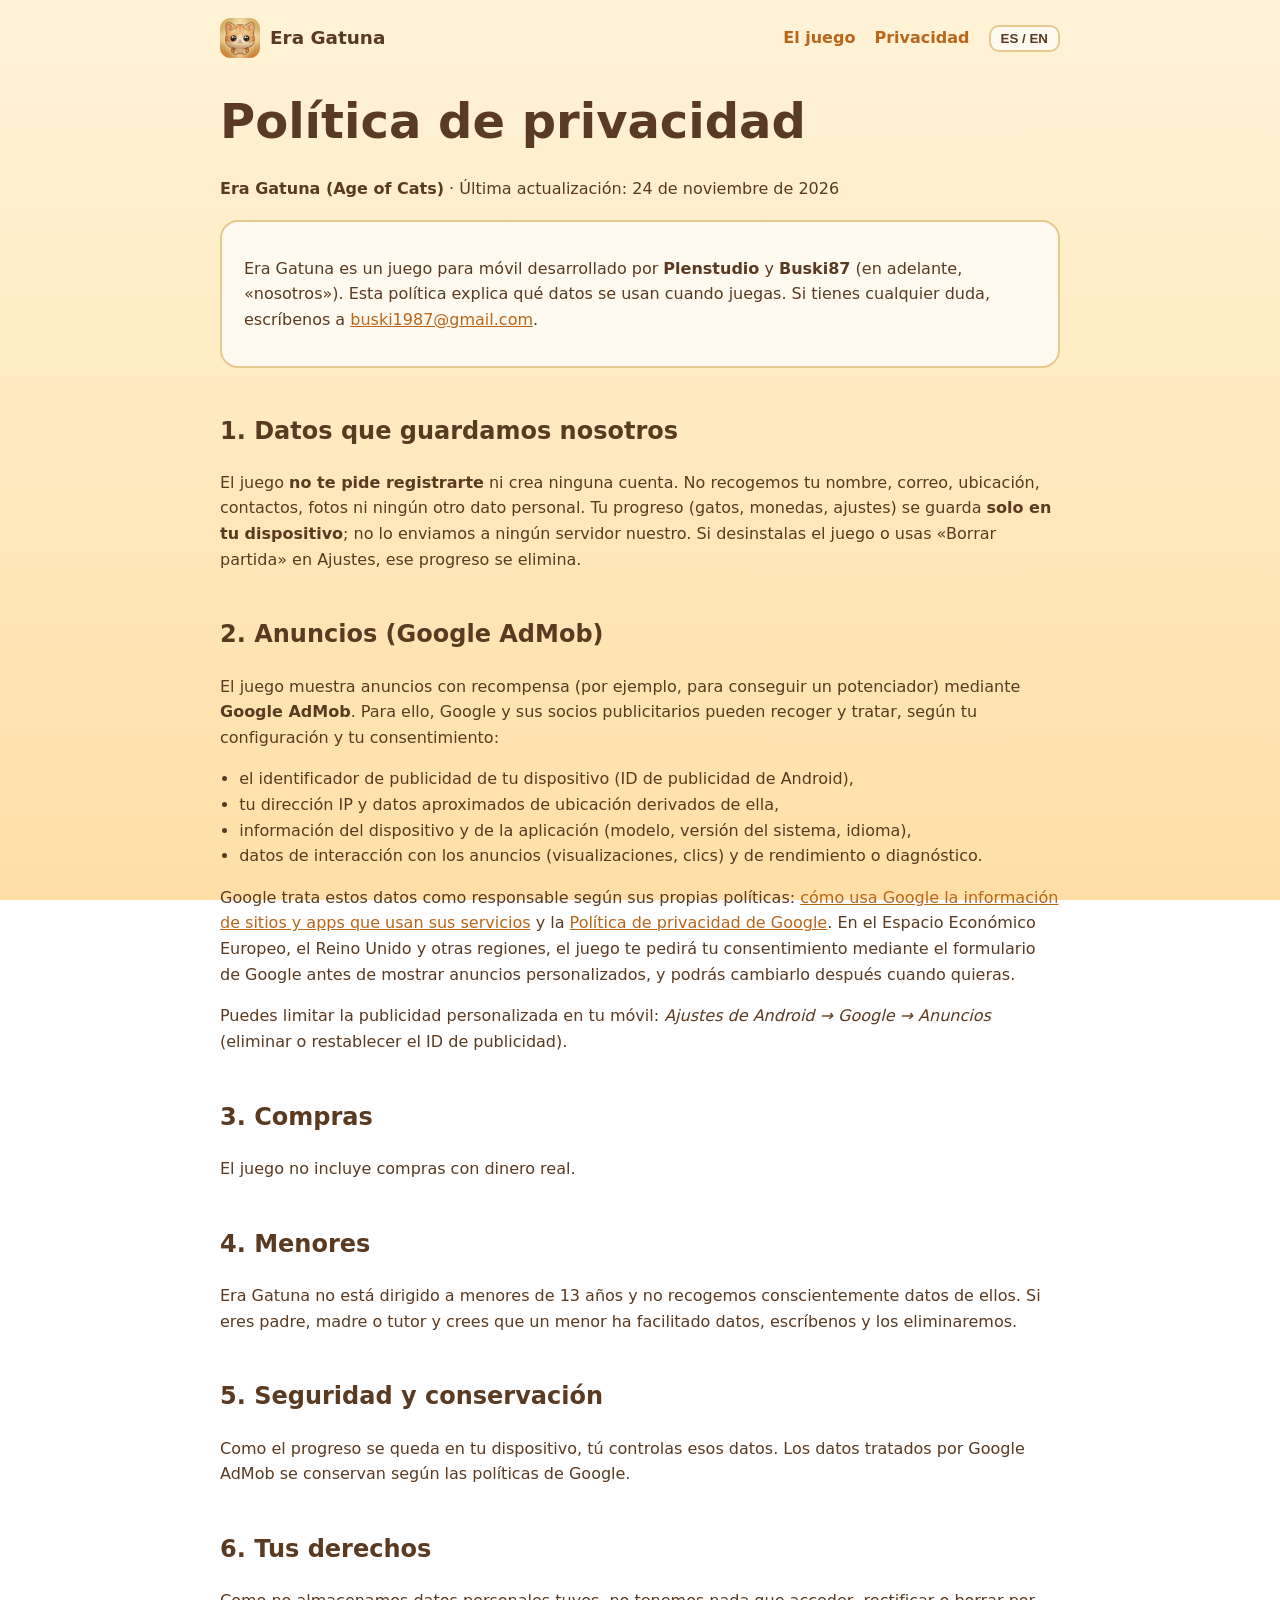
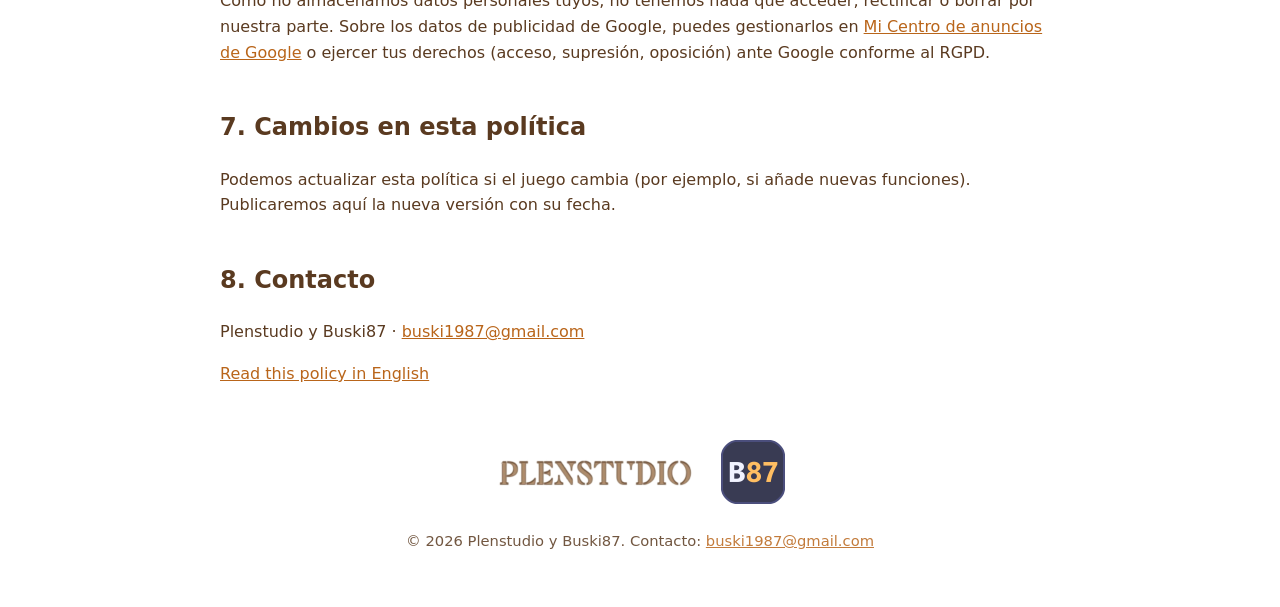
==== privacidad.html @ 48d5b6f6 "Web de Era Gatuna (Age of Cats) y politica de privacidad" ====
<!doctype html>
<html lang="es">
<head>
<meta charset="utf-8">
<meta name="viewport" content="width=device-width,initial-scale=1">
<title>Política de privacidad · Era Gatuna</title>
<meta name="description" content="Política de privacidad de Era Gatuna (Age of Cats), de Plenstudio y Buski87.">
<link rel="icon" href="img/icon.png">
<link rel="stylesheet" href="style.css">
<script>
(function(){try{var q=new URLSearchParams(location.search).get('lang');var l='es'||q||localStorage.getItem('lang')||((navigator.language||'es').slice(0,2)=='es'?'es':'en');if(l=='en')document.documentElement.classList.add('en');document.documentElement.lang=l;if(q)localStorage.setItem('lang',q)}catch(e){}})();
function setLang(l){try{localStorage.setItem('lang',l)}catch(e){};document.documentElement.classList.toggle('en',l=='en');document.documentElement.lang=l}
</script>
</head>
<body>
<header>
<a class="brand" href="index.html"><img src="img/icon.png" alt=""><span>Era Gatuna</span></a>
<nav>
<a href="index.html#juego"><span lang="es">El juego</span><span lang="en">The game</span></a>
<a href="privacidad.html"><span lang="es">Privacidad</span><span lang="en">Privacy</span></a>
<button class="lang" onclick="setLang(document.documentElement.classList.contains('en')?'es':'en')">ES / EN</button>
</nav>
</header>
<main>
<h1>Política de privacidad</h1>
<p><strong>Era Gatuna (Age of Cats)</strong> · Última actualización: 24 de noviembre de 2026</p>
<div class="card"><p>Era Gatuna es un juego para móvil desarrollado por <strong>Plenstudio</strong> y <strong>Buski87</strong> (en adelante, «nosotros»). Esta política explica qué datos se usan cuando juegas. Si tienes cualquier duda, escríbenos a <a href="mailto:buski1987@gmail.com">buski1987@gmail.com</a>.</p></div>

<h2>1. Datos que guardamos nosotros</h2>
<p>El juego <strong>no te pide registrarte</strong> ni crea ninguna cuenta. No recogemos tu nombre, correo, ubicación, contactos, fotos ni ningún otro dato personal. Tu progreso (gatos, monedas, ajustes) se guarda <strong>solo en tu dispositivo</strong>; no lo enviamos a ningún servidor nuestro. Si desinstalas el juego o usas «Borrar partida» en Ajustes, ese progreso se elimina.</p>

<h2>2. Anuncios (Google AdMob)</h2>
<p>El juego muestra anuncios con recompensa (por ejemplo, para conseguir un potenciador) mediante <strong>Google AdMob</strong>. Para ello, Google y sus socios publicitarios pueden recoger y tratar, según tu configuración y tu consentimiento:</p>
<ul>
<li>el identificador de publicidad de tu dispositivo (ID de publicidad de Android),</li>
<li>tu dirección IP y datos aproximados de ubicación derivados de ella,</li>
<li>información del dispositivo y de la aplicación (modelo, versión del sistema, idioma),</li>
<li>datos de interacción con los anuncios (visualizaciones, clics) y de rendimiento o diagnóstico.</li>
</ul>
<p>Google trata estos datos como responsable según sus propias políticas: <a href="https://policies.google.com/technologies/partner-sites">cómo usa Google la información de sitios y apps que usan sus servicios</a> y la <a href="https://policies.google.com/privacy">Política de privacidad de Google</a>. En el Espacio Económico Europeo, el Reino Unido y otras regiones, el juego te pedirá tu consentimiento mediante el formulario de Google antes de mostrar anuncios personalizados, y podrás cambiarlo después cuando quieras.</p>
<p>Puedes limitar la publicidad personalizada en tu móvil: <em>Ajustes de Android → Google → Anuncios</em> (eliminar o restablecer el ID de publicidad).</p>

<h2>3. Compras</h2>
<p>El juego no incluye compras con dinero real.</p>

<h2>4. Menores</h2>
<p>Era Gatuna no está dirigido a menores de 13 años y no recogemos conscientemente datos de ellos. Si eres padre, madre o tutor y crees que un menor ha facilitado datos, escríbenos y los eliminaremos.</p>

<h2>5. Seguridad y conservación</h2>
<p>Como el progreso se queda en tu dispositivo, tú controlas esos datos. Los datos tratados por Google AdMob se conservan según las políticas de Google.</p>

<h2>6. Tus derechos</h2>
<p>Como no almacenamos datos personales tuyos, no tenemos nada que acceder, rectificar o borrar por nuestra parte. Sobre los datos de publicidad de Google, puedes gestionarlos en <a href="https://myadcenter.google.com/">Mi Centro de anuncios de Google</a> o ejercer tus derechos (acceso, supresión, oposición) ante Google conforme al RGPD.</p>

<h2>7. Cambios en esta política</h2>
<p>Podemos actualizar esta política si el juego cambia (por ejemplo, si añade nuevas funciones). Publicaremos aquí la nueva versión con su fecha.</p>

<h2>8. Contacto</h2>
<p>Plenstudio y Buski87 · <a href="mailto:buski1987@gmail.com">buski1987@gmail.com</a></p>
<p><a href="privacy.html">Read this policy in English</a></p>
</main>
<footer>
<div class="studios"><img src="img/plenstudio.png" alt="Plenstudio"><img class="b87" src="img/b87.png" alt="Buski87"></div>
<p lang="es">&copy; 2026 Plenstudio y Buski87. Contacto: <a href="mailto:buski1987@gmail.com">buski1987@gmail.com</a></p>
<p lang="en">&copy; 2026 Plenstudio and Buski87. Contact: <a href="mailto:buski1987@gmail.com">buski1987@gmail.com</a></p>
</footer>
</body>
</html>
---- style.css ----
:root{--bg:#fff3d8;--bg2:#ffdfa6;--ink:#5a3a20;--card:#fffaf0;--accent:#e8892b;--accent-d:#b9651a;--line:#e6c98f}
*{box-sizing:border-box}
html{scroll-behavior:smooth}
body{margin:0;font-family:system-ui,-apple-system,"Segoe UI",Roboto,sans-serif;color:var(--ink);background:linear-gradient(var(--bg),var(--bg2)) fixed;line-height:1.6}
a{color:var(--accent-d)}
header,main,footer{max-width:880px;margin:0 auto;padding:0 20px}
header{display:flex;align-items:center;justify-content:space-between;gap:12px;padding-top:18px;padding-bottom:6px;flex-wrap:wrap}
header .brand{display:flex;align-items:center;gap:10px;font-weight:800;font-size:1.15rem;text-decoration:none;color:var(--ink)}
header .brand img{width:40px;height:40px;border-radius:10px}
nav a{margin-left:14px;text-decoration:none;font-weight:600}
.hero{text-align:center;padding:28px 0 8px}
.hero img.icon{width:132px;height:132px;border-radius:30px;box-shadow:0 8px 24px rgba(120,60,10,.25)}
h1{font-size:clamp(2rem,6vw,3rem);margin:.4em 0 .1em}
h2{margin-top:1.8em}
.tag{font-size:1.15rem;opacity:.85;margin:0 0 18px}
.btn{display:inline-block;background:var(--accent);color:#fff;font-weight:700;padding:12px 24px;border-radius:14px;text-decoration:none;box-shadow:0 4px 0 var(--accent-d)}
.btn.off{background:#b9a98e;box-shadow:0 4px 0 #8d7f68;pointer-events:none}
.card{background:var(--card);border:2px solid var(--line);border-radius:18px;padding:18px 22px;margin:18px 0}
.grid{display:grid;grid-template-columns:repeat(auto-fit,minmax(220px,1fr));gap:14px}
.grid .card{margin:0}
.feature{width:100%;border-radius:18px;border:2px solid var(--line);margin:18px 0}
.shots{display:flex;gap:12px;overflow-x:auto;padding-bottom:10px}
.shots img{height:420px;border-radius:14px;border:2px solid var(--line)}
.studios{display:flex;gap:26px;align-items:center;justify-content:center;flex-wrap:wrap;padding:10px 0}
.studios img{height:56px}
.studios .b87{height:64px;border-radius:14px}
footer{padding:28px 20px 40px;text-align:center;font-size:.92rem;opacity:.85}
[lang="en"]:not(html){display:none}
html.en [lang="es"]:not(html){display:none}
html.en [lang="en"]:not(html){display:revert}
.lang{border:2px solid var(--line);background:var(--card);border-radius:10px;padding:4px 10px;font-weight:700;color:var(--ink);cursor:pointer;margin-left:14px}
ul{padding-left:1.2em}
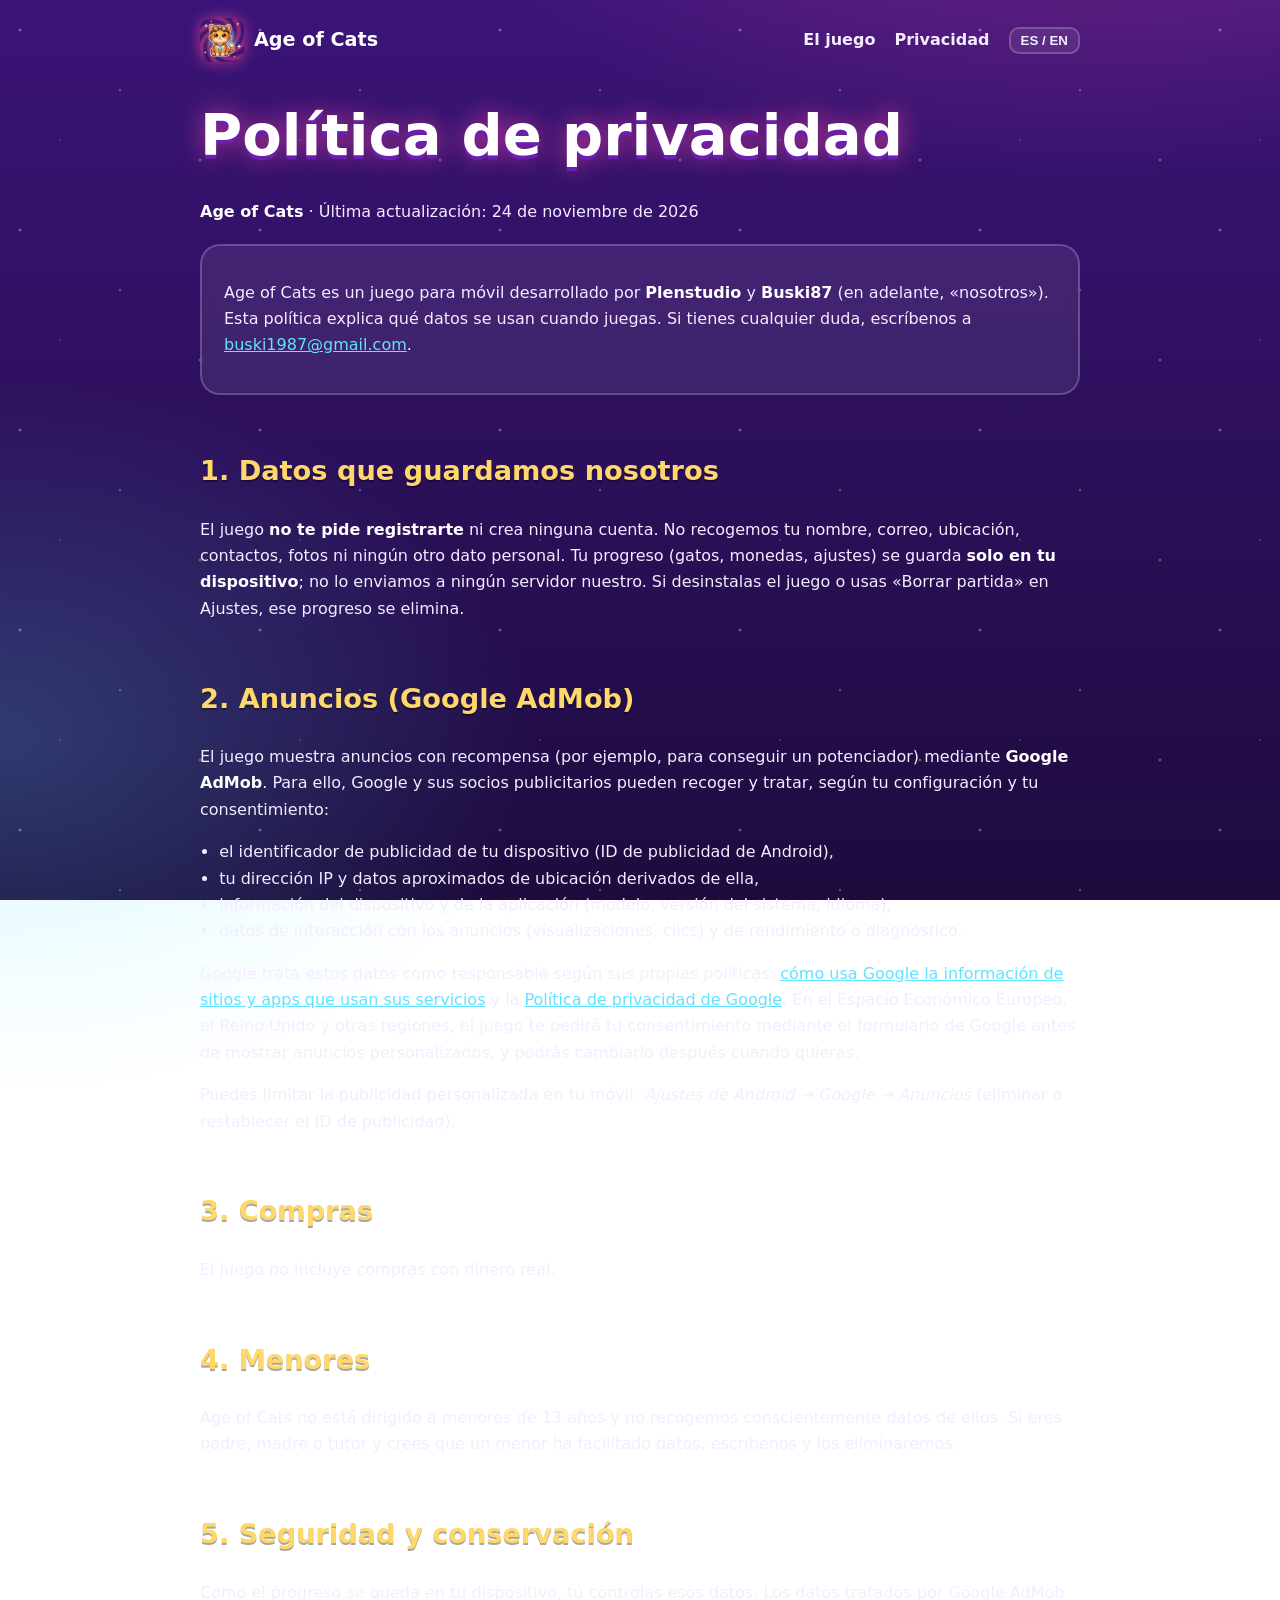
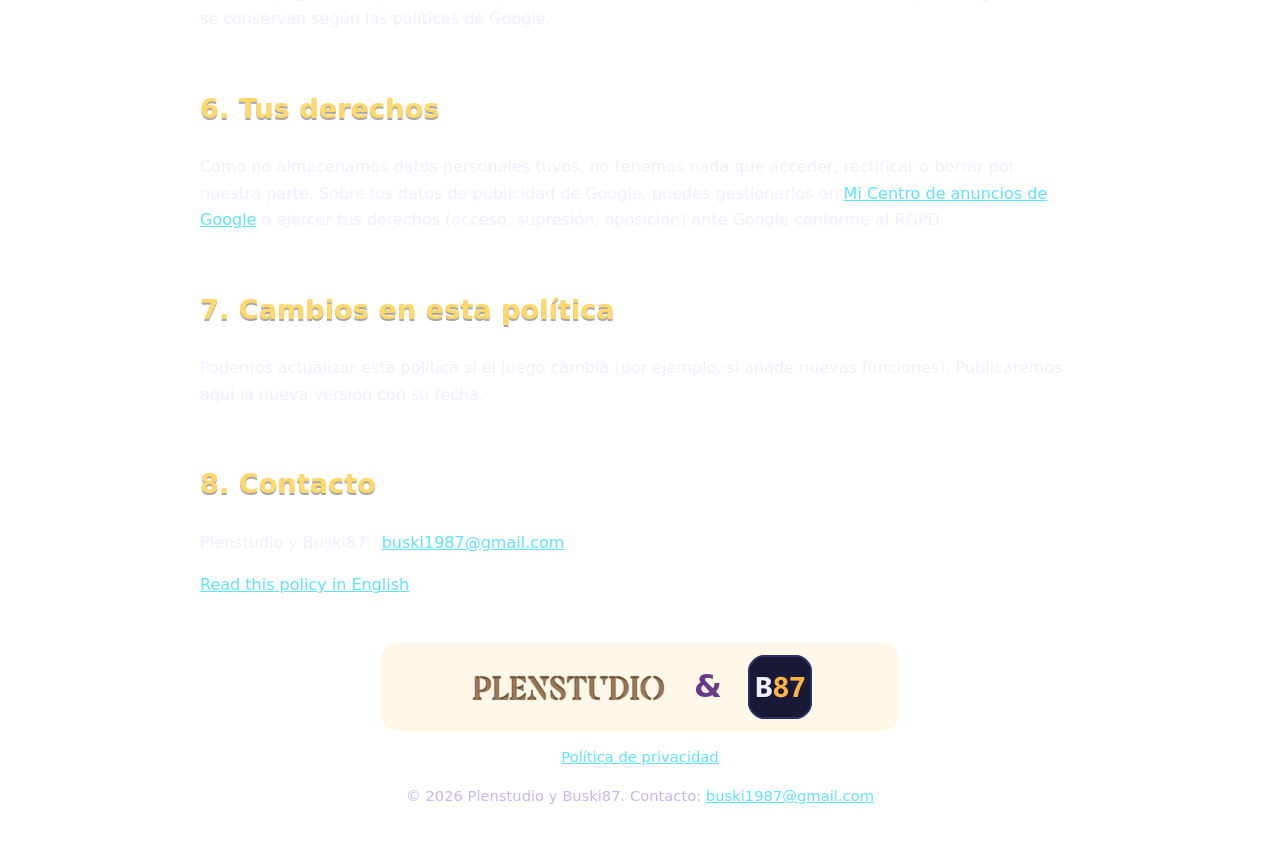
==== commit 120716fc: "Nuevo diseno de la web: Age of Cats, estilo vortex, imagenes nuevas y pie con logos Co-Authored-By: " ====
--- a/privacidad.html
+++ b/privacidad.html
@@ -3,8 +3,8 @@
 <head>
 <meta charset="utf-8">
 <meta name="viewport" content="width=device-width,initial-scale=1">
-<title>Política de privacidad · Era Gatuna</title>
-<meta name="description" content="Política de privacidad de Era Gatuna (Age of Cats), de Plenstudio y Buski87.">
+<title>Política de privacidad · Age of Cats</title>
+<meta name="description" content="Política de privacidad de Age of Cats, de Plenstudio y Buski87.">
 <link rel="icon" href="img/icon.png">
 <link rel="stylesheet" href="style.css">
 <script>
@@ -14,7 +14,7 @@
 </head>
 <body>
 <header>
-<a class="brand" href="index.html"><img src="img/icon.png" alt=""><span>Era Gatuna</span></a>
+<a class="brand" href="index.html"><img src="img/icon.png" alt=""><span>Age of Cats</span></a>
 <nav>
 <a href="index.html#juego"><span lang="es">El juego</span><span lang="en">The game</span></a>
 <a href="privacidad.html"><span lang="es">Privacidad</span><span lang="en">Privacy</span></a>
@@ -23,8 +23,8 @@
 </header>
 <main>
 <h1>Política de privacidad</h1>
-<p><strong>Era Gatuna (Age of Cats)</strong> · Última actualización: 24 de noviembre de 2026</p>
-<div class="card"><p>Era Gatuna es un juego para móvil desarrollado por <strong>Plenstudio</strong> y <strong>Buski87</strong> (en adelante, «nosotros»). Esta política explica qué datos se usan cuando juegas. Si tienes cualquier duda, escríbenos a <a href="mailto:buski1987@gmail.com">buski1987@gmail.com</a>.</p></div>
+<p><strong>Age of Cats</strong> · Última actualización: 24 de noviembre de 2026</p>
+<div class="card"><p>Age of Cats es un juego para móvil desarrollado por <strong>Plenstudio</strong> y <strong>Buski87</strong> (en adelante, «nosotros»). Esta política explica qué datos se usan cuando juegas. Si tienes cualquier duda, escríbenos a <a href="mailto:buski1987@gmail.com">buski1987@gmail.com</a>.</p></div>
 
 <h2>1. Datos que guardamos nosotros</h2>
 <p>El juego <strong>no te pide registrarte</strong> ni crea ninguna cuenta. No recogemos tu nombre, correo, ubicación, contactos, fotos ni ningún otro dato personal. Tu progreso (gatos, monedas, ajustes) se guarda <strong>solo en tu dispositivo</strong>; no lo enviamos a ningún servidor nuestro. Si desinstalas el juego o usas «Borrar partida» en Ajustes, ese progreso se elimina.</p>
@@ -44,7 +44,7 @@
 <p>El juego no incluye compras con dinero real.</p>
 
 <h2>4. Menores</h2>
-<p>Era Gatuna no está dirigido a menores de 13 años y no recogemos conscientemente datos de ellos. Si eres padre, madre o tutor y crees que un menor ha facilitado datos, escríbenos y los eliminaremos.</p>
+<p>Age of Cats no está dirigido a menores de 13 años y no recogemos conscientemente datos de ellos. Si eres padre, madre o tutor y crees que un menor ha facilitado datos, escríbenos y los eliminaremos.</p>
 
 <h2>5. Seguridad y conservación</h2>
 <p>Como el progreso se queda en tu dispositivo, tú controlas esos datos. Los datos tratados por Google AdMob se conservan según las políticas de Google.</p>
@@ -60,7 +60,8 @@
 <p><a href="privacy.html">Read this policy in English</a></p>
 </main>
 <footer>
-<div class="studios"><img src="img/plenstudio.png" alt="Plenstudio"><img class="b87" src="img/b87.png" alt="Buski87"></div>
+<div class="studios"><img src="img/plenstudio.png" alt="Plenstudio"><span class="amp">&amp;</span><img class="b87" src="img/b87.png" alt="Buski87"></div>
+<p><a href="privacidad.html"><span lang="es">Política de privacidad</span><span lang="en">Privacy policy</span></a></p>
 <p lang="es">&copy; 2026 Plenstudio y Buski87. Contacto: <a href="mailto:buski1987@gmail.com">buski1987@gmail.com</a></p>
 <p lang="en">&copy; 2026 Plenstudio and Buski87. Contact: <a href="mailto:buski1987@gmail.com">buski1987@gmail.com</a></p>
 </footer>
--- a/style.css
+++ b/style.css
@@ -1,32 +1,42 @@
-:root{--bg:#fff3d8;--bg2:#ffdfa6;--ink:#5a3a20;--card:#fffaf0;--accent:#e8892b;--accent-d:#b9651a;--line:#e6c98f}
+:root{--bg:#1d0b3e;--bg2:#3b1478;--ink:#f4ecff;--soft:#c9b6ee;--card:rgba(255,255,255,.08);--line:rgba(255,255,255,.2);--accent:#ff4fa8;--accent-d:#b3256f;--cyan:#5fe3ff;--gold:#ffd86b}
 *{box-sizing:border-box}
 html{scroll-behavior:smooth}
-body{margin:0;font-family:system-ui,-apple-system,"Segoe UI",Roboto,sans-serif;color:var(--ink);background:linear-gradient(var(--bg),var(--bg2)) fixed;line-height:1.6}
-a{color:var(--accent-d)}
-header,main,footer{max-width:880px;margin:0 auto;padding:0 20px}
+body{margin:0;font-family:"Trebuchet MS","Comic Sans MS",system-ui,-apple-system,"Segoe UI",Roboto,sans-serif;color:var(--ink);line-height:1.65;
+background:radial-gradient(1200px 700px at 85% -10%,rgba(255,79,168,.35),transparent 60%),radial-gradient(900px 600px at 0% 30%,rgba(95,227,255,.22),transparent 60%),linear-gradient(var(--bg2),var(--bg)) fixed}
+body::before{content:"";position:fixed;inset:0;pointer-events:none;opacity:.5;
+background-image:radial-gradient(2px 2px at 20px 30px,#fff,transparent),radial-gradient(1.5px 1.5px at 120px 90px,#fff,transparent),radial-gradient(2px 2px at 200px 160px,#ffe9a8,transparent),radial-gradient(1px 1px at 60px 140px,#fff,transparent);background-size:240px 200px}
+a{color:var(--cyan)}
+header,main,footer{position:relative;max-width:920px;margin:0 auto;padding:0 20px}
 header{display:flex;align-items:center;justify-content:space-between;gap:12px;padding-top:18px;padding-bottom:6px;flex-wrap:wrap}
-header .brand{display:flex;align-items:center;gap:10px;font-weight:800;font-size:1.15rem;text-decoration:none;color:var(--ink)}
-header .brand img{width:40px;height:40px;border-radius:10px}
-nav a{margin-left:14px;text-decoration:none;font-weight:600}
-.hero{text-align:center;padding:28px 0 8px}
-.hero img.icon{width:132px;height:132px;border-radius:30px;box-shadow:0 8px 24px rgba(120,60,10,.25)}
-h1{font-size:clamp(2rem,6vw,3rem);margin:.4em 0 .1em}
-h2{margin-top:1.8em}
-.tag{font-size:1.15rem;opacity:.85;margin:0 0 18px}
-.btn{display:inline-block;background:var(--accent);color:#fff;font-weight:700;padding:12px 24px;border-radius:14px;text-decoration:none;box-shadow:0 4px 0 var(--accent-d)}
-.btn.off{background:#b9a98e;box-shadow:0 4px 0 #8d7f68;pointer-events:none}
-.card{background:var(--card);border:2px solid var(--line);border-radius:18px;padding:18px 22px;margin:18px 0}
-.grid{display:grid;grid-template-columns:repeat(auto-fit,minmax(220px,1fr));gap:14px}
+header .brand{display:flex;align-items:center;gap:10px;font-weight:800;font-size:1.2rem;text-decoration:none;color:#fff}
+header .brand img{width:44px;height:44px;border-radius:12px;box-shadow:0 0 14px rgba(255,79,168,.6)}
+nav a{margin-left:14px;text-decoration:none;font-weight:700;color:var(--ink)}
+nav a:hover{color:var(--gold)}
+.hero{text-align:center;padding:30px 0 8px}
+.hero img.icon{width:150px;height:150px;border-radius:34px;border:3px solid #fff;box-shadow:0 0 0 6px rgba(255,79,168,.35),0 10px 40px rgba(255,79,168,.55)}
+h1{font-size:clamp(2.3rem,7vw,3.6rem);margin:.35em 0 .1em;color:#fff;text-shadow:0 4px 0 #6a1fb0,0 0 26px rgba(255,79,168,.7)}
+h2{margin-top:2em;color:var(--gold);font-size:1.7rem;text-shadow:0 2px 0 rgba(0,0,0,.35)}
+h3{color:var(--cyan);margin-bottom:.2em}
+.tag{font-size:1.2rem;color:var(--soft);margin:0 0 18px}
+.btn{display:inline-block;background:linear-gradient(#ff6fbc,var(--accent));color:#fff;font-weight:800;padding:13px 26px;border-radius:16px;text-decoration:none;box-shadow:0 5px 0 var(--accent-d)}
+.btn.off{background:rgba(255,255,255,.14);color:var(--soft);box-shadow:0 5px 0 rgba(0,0,0,.3);pointer-events:none}
+.card{background:var(--card);border:2px solid var(--line);border-radius:20px;padding:18px 22px;margin:18px 0;backdrop-filter:blur(6px)}
+.grid{display:grid;grid-template-columns:repeat(auto-fit,minmax(230px,1fr));gap:14px}
 .grid .card{margin:0}
-.feature{width:100%;border-radius:18px;border:2px solid var(--line);margin:18px 0}
-.shots{display:flex;gap:12px;overflow-x:auto;padding-bottom:10px}
-.shots img{height:420px;border-radius:14px;border:2px solid var(--line)}
-.studios{display:flex;gap:26px;align-items:center;justify-content:center;flex-wrap:wrap;padding:10px 0}
+.feature{width:100%;border-radius:22px;border:3px solid rgba(255,255,255,.35);margin:22px 0;box-shadow:0 12px 40px rgba(0,0,0,.45)}
+.shots{display:flex;gap:12px;overflow-x:auto;padding-bottom:12px}
+.shots img{height:440px;border-radius:16px;border:2px solid var(--line);box-shadow:0 8px 24px rgba(0,0,0,.4)}
+.studios{display:flex;gap:26px;align-items:center;justify-content:center;flex-wrap:wrap;padding:12px 18px;background:#fff7e8;border-radius:18px;max-width:520px;margin:0 auto 14px}
 .studios img{height:56px}
 .studios .b87{height:64px;border-radius:14px}
-footer{padding:28px 20px 40px;text-align:center;font-size:.92rem;opacity:.85}
+footer{padding:28px 20px 40px;text-align:center;font-size:.92rem;color:var(--soft)}
 [lang="en"]:not(html){display:none}
 html.en [lang="es"]:not(html){display:none}
 html.en [lang="en"]:not(html){display:revert}
 .lang{border:2px solid var(--line);background:var(--card);border-radius:10px;padding:4px 10px;font-weight:700;color:var(--ink);cursor:pointer;margin-left:14px}
+.lang:hover{border-color:var(--gold)}
 ul{padding-left:1.2em}
+strong{color:#fff}
+.studios .amp{font-size:2rem;font-weight:800;color:#6a3a8a}
+.card .ci{display:block;height:120px;margin:0 auto 8px;filter:drop-shadow(0 6px 10px rgba(0,0,0,.4))}
+.scene{width:100%;border-radius:22px;border:3px solid rgba(255,255,255,.3);margin:26px 0 0;box-shadow:0 12px 40px rgba(0,0,0,.45)}
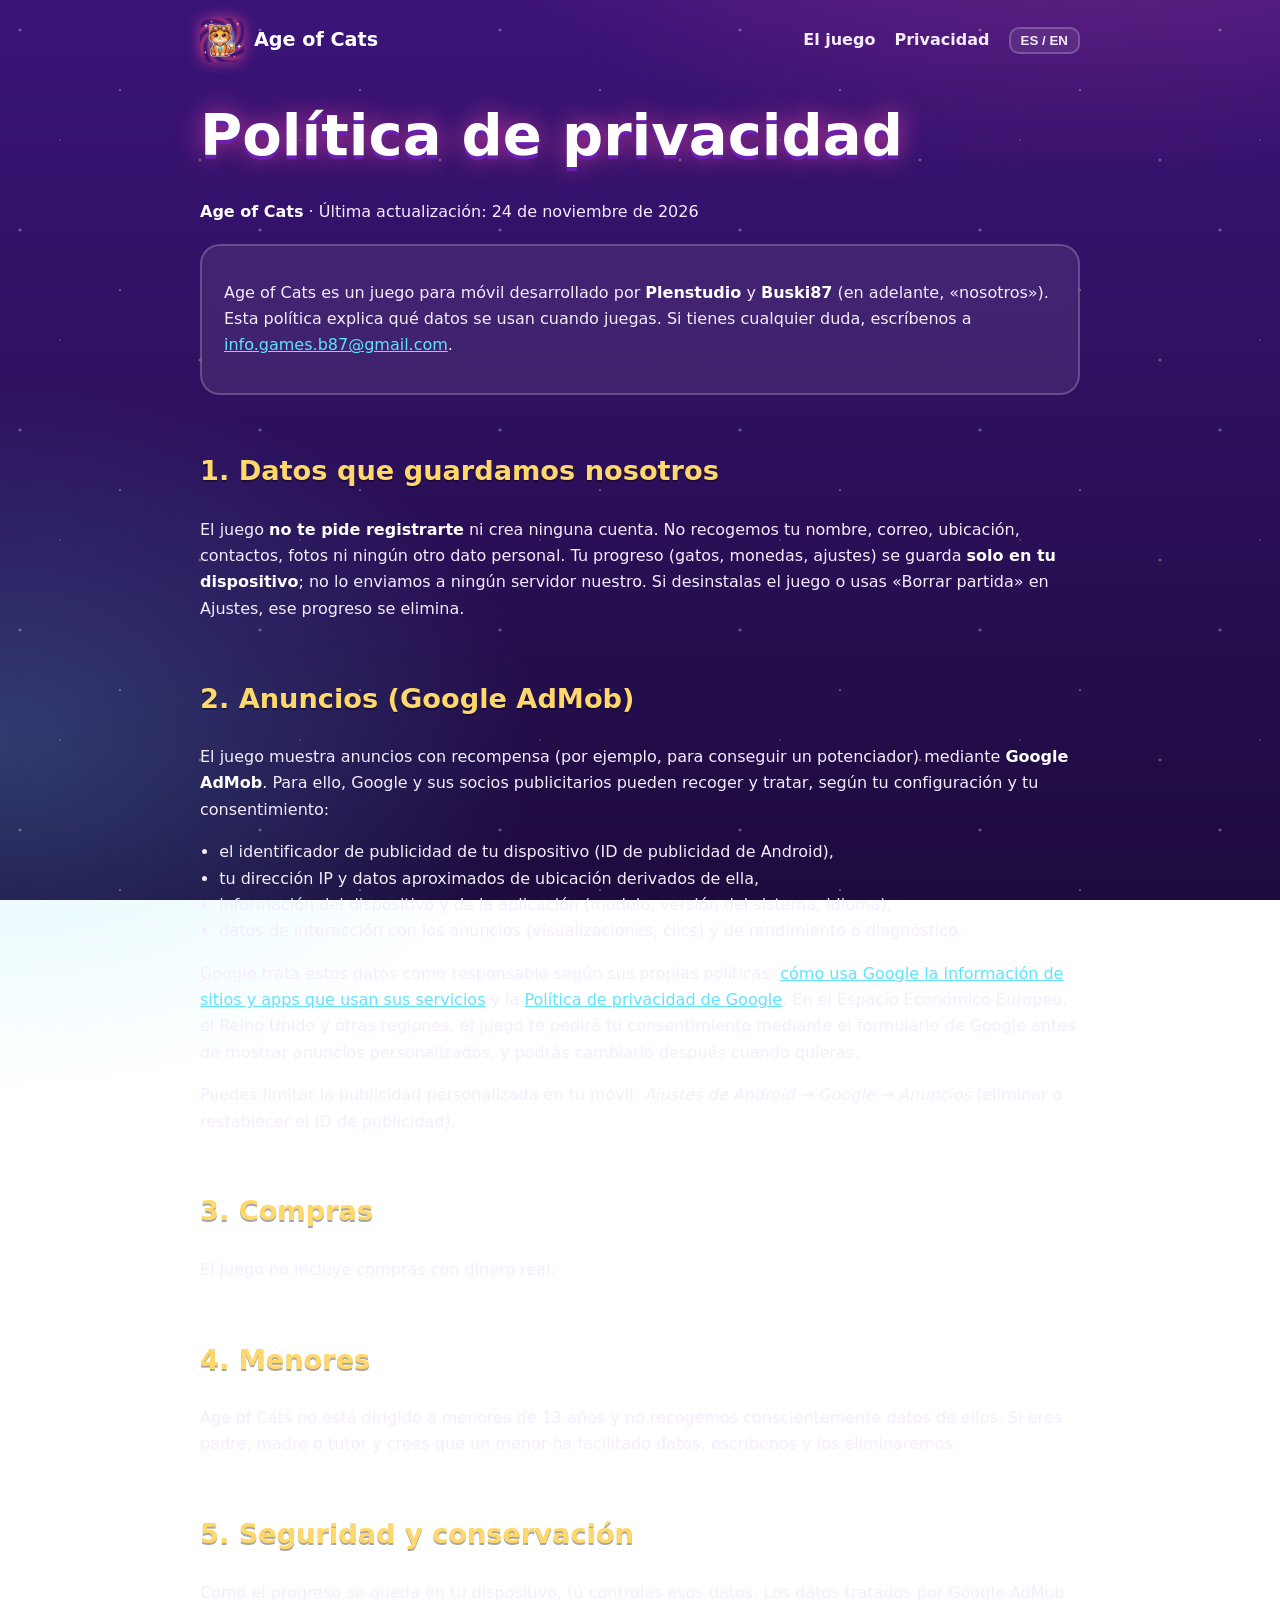
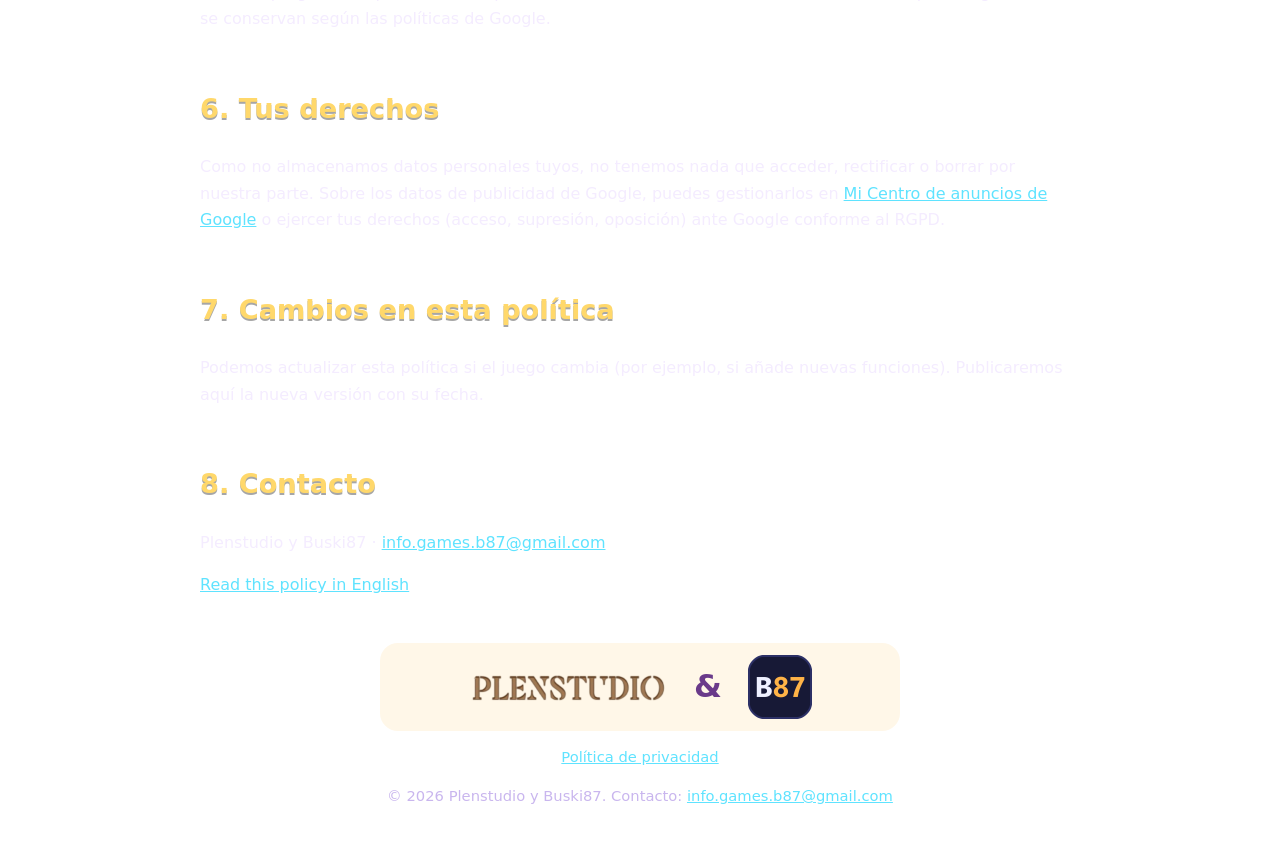
==== commit 6b1d662e: "Email de contacto: info.games.b87@gmail.com Co-Authored-By: Claude Sonnet 5.5 <noreply@anthropic.com" ====
--- a/privacidad.html
+++ b/privacidad.html
@@ -24,7 +24,7 @@
 <main>
 <h1>Política de privacidad</h1>
 <p><strong>Age of Cats</strong> · Última actualización: 24 de noviembre de 2026</p>
-<div class="card"><p>Age of Cats es un juego para móvil desarrollado por <strong>Plenstudio</strong> y <strong>Buski87</strong> (en adelante, «nosotros»). Esta política explica qué datos se usan cuando juegas. Si tienes cualquier duda, escríbenos a <a href="mailto:buski1987@gmail.com">buski1987@gmail.com</a>.</p></div>
+<div class="card"><p>Age of Cats es un juego para móvil desarrollado por <strong>Plenstudio</strong> y <strong>Buski87</strong> (en adelante, «nosotros»). Esta política explica qué datos se usan cuando juegas. Si tienes cualquier duda, escríbenos a <a href="mailto:info.games.b87@gmail.com">info.games.b87@gmail.com</a>.</p></div>
 
 <h2>1. Datos que guardamos nosotros</h2>
 <p>El juego <strong>no te pide registrarte</strong> ni crea ninguna cuenta. No recogemos tu nombre, correo, ubicación, contactos, fotos ni ningún otro dato personal. Tu progreso (gatos, monedas, ajustes) se guarda <strong>solo en tu dispositivo</strong>; no lo enviamos a ningún servidor nuestro. Si desinstalas el juego o usas «Borrar partida» en Ajustes, ese progreso se elimina.</p>
@@ -56,14 +56,14 @@
 <p>Podemos actualizar esta política si el juego cambia (por ejemplo, si añade nuevas funciones). Publicaremos aquí la nueva versión con su fecha.</p>
 
 <h2>8. Contacto</h2>
-<p>Plenstudio y Buski87 · <a href="mailto:buski1987@gmail.com">buski1987@gmail.com</a></p>
+<p>Plenstudio y Buski87 · <a href="mailto:info.games.b87@gmail.com">info.games.b87@gmail.com</a></p>
 <p><a href="privacy.html">Read this policy in English</a></p>
 </main>
 <footer>
 <div class="studios"><img src="img/plenstudio.png" alt="Plenstudio"><span class="amp">&amp;</span><img class="b87" src="img/b87.png" alt="Buski87"></div>
 <p><a href="privacidad.html"><span lang="es">Política de privacidad</span><span lang="en">Privacy policy</span></a></p>
-<p lang="es">&copy; 2026 Plenstudio y Buski87. Contacto: <a href="mailto:buski1987@gmail.com">buski1987@gmail.com</a></p>
-<p lang="en">&copy; 2026 Plenstudio and Buski87. Contact: <a href="mailto:buski1987@gmail.com">buski1987@gmail.com</a></p>
+<p lang="es">&copy; 2026 Plenstudio y Buski87. Contacto: <a href="mailto:info.games.b87@gmail.com">info.games.b87@gmail.com</a></p>
+<p lang="en">&copy; 2026 Plenstudio and Buski87. Contact: <a href="mailto:info.games.b87@gmail.com">info.games.b87@gmail.com</a></p>
 </footer>
 </body>
 </html>
